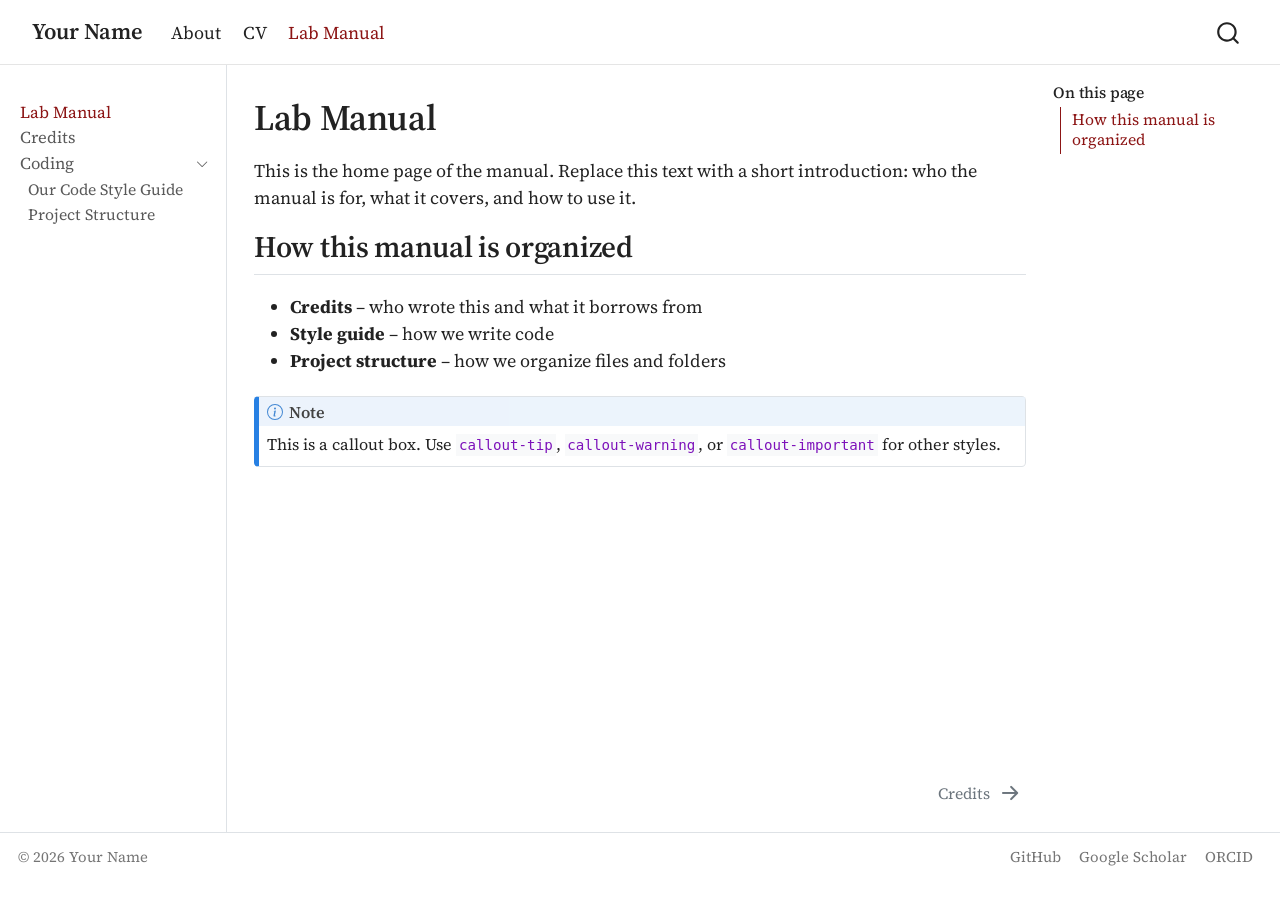
==== docs/manual/index.html @ ae10ecdb "first commit" ====
<!DOCTYPE html>
<html xmlns="http://www.w3.org/1999/xhtml" lang="en" xml:lang="en"><head>

<meta charset="utf-8">
<meta name="generator" content="quarto-1.5.57">

<meta name="viewport" content="width=device-width, initial-scale=1.0, user-scalable=yes">


<title>Lab Manual – Your Name</title>
<style>
code{white-space: pre-wrap;}
span.smallcaps{font-variant: small-caps;}
div.columns{display: flex; gap: min(4vw, 1.5em);}
div.column{flex: auto; overflow-x: auto;}
div.hanging-indent{margin-left: 1.5em; text-indent: -1.5em;}
ul.task-list{list-style: none;}
ul.task-list li input[type="checkbox"] {
  width: 0.8em;
  margin: 0 0.8em 0.2em -1em; /* quarto-specific, see https://github.com/quarto-dev/quarto-cli/issues/4556 */ 
  vertical-align: middle;
}
</style>


<script src="../site_libs/quarto-nav/quarto-nav.js"></script>
<script src="../site_libs/quarto-nav/headroom.min.js"></script>
<script src="../site_libs/clipboard/clipboard.min.js"></script>
<script src="../site_libs/quarto-search/autocomplete.umd.js"></script>
<script src="../site_libs/quarto-search/fuse.min.js"></script>
<script src="../site_libs/quarto-search/quarto-search.js"></script>
<meta name="quarto:offset" content="../">
<link href="../manual/credits.html" rel="next">
<script src="../site_libs/quarto-html/quarto.js"></script>
<script src="../site_libs/quarto-html/popper.min.js"></script>
<script src="../site_libs/quarto-html/tippy.umd.min.js"></script>
<script src="../site_libs/quarto-html/anchor.min.js"></script>
<link href="../site_libs/quarto-html/tippy.css" rel="stylesheet">
<link href="../site_libs/quarto-html/quarto-syntax-highlighting.css" rel="stylesheet" id="quarto-text-highlighting-styles">
<script src="../site_libs/bootstrap/bootstrap.min.js"></script>
<link href="../site_libs/bootstrap/bootstrap-icons.css" rel="stylesheet">
<link href="../site_libs/bootstrap/bootstrap.min.css" rel="stylesheet" id="quarto-bootstrap" data-mode="light">
<script id="quarto-search-options" type="application/json">{
  "location": "navbar",
  "copy-button": false,
  "collapse-after": 3,
  "panel-placement": "end",
  "type": "overlay",
  "limit": 50,
  "keyboard-shortcut": [
    "f",
    "/",
    "s"
  ],
  "show-item-context": false,
  "language": {
    "search-no-results-text": "No results",
    "search-matching-documents-text": "matching documents",
    "search-copy-link-title": "Copy link to search",
    "search-hide-matches-text": "Hide additional matches",
    "search-more-match-text": "more match in this document",
    "search-more-matches-text": "more matches in this document",
    "search-clear-button-title": "Clear",
    "search-text-placeholder": "",
    "search-detached-cancel-button-title": "Cancel",
    "search-submit-button-title": "Submit",
    "search-label": "Search"
  }
}</script>


</head>

<body class="nav-sidebar docked nav-fixed">

<div id="quarto-search-results"></div>
  <header id="quarto-header" class="headroom fixed-top">
    <nav class="navbar navbar-expand-lg " data-bs-theme="dark">
      <div class="navbar-container container-fluid">
      <div class="navbar-brand-container mx-auto">
    <a class="navbar-brand" href="../index.html">
    <span class="navbar-title">Your Name</span>
    </a>
  </div>
            <div id="quarto-search" class="" title="Search"></div>
          <button class="navbar-toggler" type="button" data-bs-toggle="collapse" data-bs-target="#navbarCollapse" aria-controls="navbarCollapse" role="menu" aria-expanded="false" aria-label="Toggle navigation" onclick="if (window.quartoToggleHeadroom) { window.quartoToggleHeadroom(); }">
  <span class="navbar-toggler-icon"></span>
</button>
          <div class="collapse navbar-collapse" id="navbarCollapse">
            <ul class="navbar-nav navbar-nav-scroll me-auto">
  <li class="nav-item">
    <a class="nav-link" href="../about.html"> 
<span class="menu-text">About</span></a>
  </li>  
  <li class="nav-item">
    <a class="nav-link" href="../cv.html"> 
<span class="menu-text">CV</span></a>
  </li>  
  <li class="nav-item">
    <a class="nav-link active" href="../manual/index.html" aria-current="page"> 
<span class="menu-text">Lab Manual</span></a>
  </li>  
</ul>
          </div> <!-- /navcollapse -->
            <div class="quarto-navbar-tools">
</div>
      </div> <!-- /container-fluid -->
    </nav>
  <nav class="quarto-secondary-nav">
    <div class="container-fluid d-flex">
      <button type="button" class="quarto-btn-toggle btn" data-bs-toggle="collapse" role="button" data-bs-target=".quarto-sidebar-collapse-item" aria-controls="quarto-sidebar" aria-expanded="false" aria-label="Toggle sidebar navigation" onclick="if (window.quartoToggleHeadroom) { window.quartoToggleHeadroom(); }">
        <i class="bi bi-layout-text-sidebar-reverse"></i>
      </button>
        <nav class="quarto-page-breadcrumbs" aria-label="breadcrumb"><ol class="breadcrumb"><li class="breadcrumb-item"><a href="../manual/index.html">Lab Manual</a></li></ol></nav>
        <a class="flex-grow-1" role="navigation" data-bs-toggle="collapse" data-bs-target=".quarto-sidebar-collapse-item" aria-controls="quarto-sidebar" aria-expanded="false" aria-label="Toggle sidebar navigation" onclick="if (window.quartoToggleHeadroom) { window.quartoToggleHeadroom(); }">      
        </a>
    </div>
  </nav>
</header>
<!-- content -->
<div id="quarto-content" class="quarto-container page-columns page-rows-contents page-layout-article page-navbar">
<!-- sidebar -->
  <nav id="quarto-sidebar" class="sidebar collapse collapse-horizontal quarto-sidebar-collapse-item sidebar-navigation docked overflow-auto">
    <div class="sidebar-menu-container"> 
    <ul class="list-unstyled mt-1">
        <li class="sidebar-item">
  <div class="sidebar-item-container"> 
  <a href="../manual/index.html" class="sidebar-item-text sidebar-link active">
 <span class="menu-text">Lab Manual</span></a>
  </div>
</li>
        <li class="sidebar-item">
  <div class="sidebar-item-container"> 
  <a href="../manual/credits.html" class="sidebar-item-text sidebar-link">
 <span class="menu-text">Credits</span></a>
  </div>
</li>
        <li class="sidebar-item sidebar-item-section">
      <div class="sidebar-item-container"> 
            <a class="sidebar-item-text sidebar-link text-start" data-bs-toggle="collapse" data-bs-target="#quarto-sidebar-section-1" role="navigation" aria-expanded="true">
 <span class="menu-text">Coding</span></a>
          <a class="sidebar-item-toggle text-start" data-bs-toggle="collapse" data-bs-target="#quarto-sidebar-section-1" role="navigation" aria-expanded="true" aria-label="Toggle section">
            <i class="bi bi-chevron-right ms-2"></i>
          </a> 
      </div>
      <ul id="quarto-sidebar-section-1" class="collapse list-unstyled sidebar-section depth1 show">  
          <li class="sidebar-item">
  <div class="sidebar-item-container"> 
  <a href="../manual/style-guide.html" class="sidebar-item-text sidebar-link">
 <span class="menu-text">Our Code Style Guide</span></a>
  </div>
</li>
          <li class="sidebar-item">
  <div class="sidebar-item-container"> 
  <a href="../manual/project-structure.html" class="sidebar-item-text sidebar-link">
 <span class="menu-text">Project Structure</span></a>
  </div>
</li>
      </ul>
  </li>
    </ul>
    </div>
</nav>
<div id="quarto-sidebar-glass" class="quarto-sidebar-collapse-item" data-bs-toggle="collapse" data-bs-target=".quarto-sidebar-collapse-item"></div>
<!-- margin-sidebar -->
    <div id="quarto-margin-sidebar" class="sidebar margin-sidebar">
        <nav id="TOC" role="doc-toc" class="toc-active">
    <h2 id="toc-title">On this page</h2>
   
  <ul>
  <li><a href="#how-this-manual-is-organized" id="toc-how-this-manual-is-organized" class="nav-link active" data-scroll-target="#how-this-manual-is-organized">How this manual is organized</a></li>
  </ul>
</nav>
    </div>
<!-- main -->
<main class="content" id="quarto-document-content">

<header id="title-block-header" class="quarto-title-block default">
<div class="quarto-title">
<h1 class="title">Lab Manual</h1>
</div>



<div class="quarto-title-meta">

    
  
    
  </div>
  


</header>


<p>This is the home page of the manual. Replace this text with a short introduction: who the manual is for, what it covers, and how to use it.</p>
<section id="how-this-manual-is-organized" class="level2">
<h2 class="anchored" data-anchor-id="how-this-manual-is-organized">How this manual is organized</h2>
<ul>
<li><strong>Credits</strong> – who wrote this and what it borrows from</li>
<li><strong>Style guide</strong> – how we write code</li>
<li><strong>Project structure</strong> – how we organize files and folders</li>
</ul>
<div class="callout callout-style-default callout-note callout-titled">
<div class="callout-header d-flex align-content-center">
<div class="callout-icon-container">
<i class="callout-icon"></i>
</div>
<div class="callout-title-container flex-fill">
Note
</div>
</div>
<div class="callout-body-container callout-body">
<p>This is a callout box. Use <code>callout-tip</code>, <code>callout-warning</code>, or <code>callout-important</code> for other styles.</p>
</div>
</div>


</section>

</main> <!-- /main -->
<script id="quarto-html-after-body" type="application/javascript">
window.document.addEventListener("DOMContentLoaded", function (event) {
  const toggleBodyColorMode = (bsSheetEl) => {
    const mode = bsSheetEl.getAttribute("data-mode");
    const bodyEl = window.document.querySelector("body");
    if (mode === "dark") {
      bodyEl.classList.add("quarto-dark");
      bodyEl.classList.remove("quarto-light");
    } else {
      bodyEl.classList.add("quarto-light");
      bodyEl.classList.remove("quarto-dark");
    }
  }
  const toggleBodyColorPrimary = () => {
    const bsSheetEl = window.document.querySelector("link#quarto-bootstrap");
    if (bsSheetEl) {
      toggleBodyColorMode(bsSheetEl);
    }
  }
  toggleBodyColorPrimary();  
  const icon = "";
  const anchorJS = new window.AnchorJS();
  anchorJS.options = {
    placement: 'right',
    icon: icon
  };
  anchorJS.add('.anchored');
  const isCodeAnnotation = (el) => {
    for (const clz of el.classList) {
      if (clz.startsWith('code-annotation-')) {                     
        return true;
      }
    }
    return false;
  }
  const onCopySuccess = function(e) {
    // button target
    const button = e.trigger;
    // don't keep focus
    button.blur();
    // flash "checked"
    button.classList.add('code-copy-button-checked');
    var currentTitle = button.getAttribute("title");
    button.setAttribute("title", "Copied!");
    let tooltip;
    if (window.bootstrap) {
      button.setAttribute("data-bs-toggle", "tooltip");
      button.setAttribute("data-bs-placement", "left");
      button.setAttribute("data-bs-title", "Copied!");
      tooltip = new bootstrap.Tooltip(button, 
        { trigger: "manual", 
          customClass: "code-copy-button-tooltip",
          offset: [0, -8]});
      tooltip.show();    
    }
    setTimeout(function() {
      if (tooltip) {
        tooltip.hide();
        button.removeAttribute("data-bs-title");
        button.removeAttribute("data-bs-toggle");
        button.removeAttribute("data-bs-placement");
      }
      button.setAttribute("title", currentTitle);
      button.classList.remove('code-copy-button-checked');
    }, 1000);
    // clear code selection
    e.clearSelection();
  }
  const getTextToCopy = function(trigger) {
      const codeEl = trigger.previousElementSibling.cloneNode(true);
      for (const childEl of codeEl.children) {
        if (isCodeAnnotation(childEl)) {
          childEl.remove();
        }
      }
      return codeEl.innerText;
  }
  const clipboard = new window.ClipboardJS('.code-copy-button:not([data-in-quarto-modal])', {
    text: getTextToCopy
  });
  clipboard.on('success', onCopySuccess);
  if (window.document.getElementById('quarto-embedded-source-code-modal')) {
    // For code content inside modals, clipBoardJS needs to be initialized with a container option
    // TODO: Check when it could be a function (https://github.com/zenorocha/clipboard.js/issues/860)
    const clipboardModal = new window.ClipboardJS('.code-copy-button[data-in-quarto-modal]', {
      text: getTextToCopy,
      container: window.document.getElementById('quarto-embedded-source-code-modal')
    });
    clipboardModal.on('success', onCopySuccess);
  }
    var localhostRegex = new RegExp(/^(?:http|https):\/\/localhost\:?[0-9]*\//);
    var mailtoRegex = new RegExp(/^mailto:/);
      var filterRegex = new RegExp('/' + window.location.host + '/');
    var isInternal = (href) => {
        return filterRegex.test(href) || localhostRegex.test(href) || mailtoRegex.test(href);
    }
    // Inspect non-navigation links and adorn them if external
 	var links = window.document.querySelectorAll('a[href]:not(.nav-link):not(.navbar-brand):not(.toc-action):not(.sidebar-link):not(.sidebar-item-toggle):not(.pagination-link):not(.no-external):not([aria-hidden]):not(.dropdown-item):not(.quarto-navigation-tool):not(.about-link)');
    for (var i=0; i<links.length; i++) {
      const link = links[i];
      if (!isInternal(link.href)) {
        // undo the damage that might have been done by quarto-nav.js in the case of
        // links that we want to consider external
        if (link.dataset.originalHref !== undefined) {
          link.href = link.dataset.originalHref;
        }
          // target, if specified
          link.setAttribute("target", "_blank");
          if (link.getAttribute("rel") === null) {
            link.setAttribute("rel", "noopener");
          }
      }
    }
  function tippyHover(el, contentFn, onTriggerFn, onUntriggerFn) {
    const config = {
      allowHTML: true,
      maxWidth: 500,
      delay: 100,
      arrow: false,
      appendTo: function(el) {
          return el.parentElement;
      },
      interactive: true,
      interactiveBorder: 10,
      theme: 'quarto',
      placement: 'bottom-start',
    };
    if (contentFn) {
      config.content = contentFn;
    }
    if (onTriggerFn) {
      config.onTrigger = onTriggerFn;
    }
    if (onUntriggerFn) {
      config.onUntrigger = onUntriggerFn;
    }
    window.tippy(el, config); 
  }
  const noterefs = window.document.querySelectorAll('a[role="doc-noteref"]');
  for (var i=0; i<noterefs.length; i++) {
    const ref = noterefs[i];
    tippyHover(ref, function() {
      // use id or data attribute instead here
      let href = ref.getAttribute('data-footnote-href') || ref.getAttribute('href');
      try { href = new URL(href).hash; } catch {}
      const id = href.replace(/^#\/?/, "");
      const note = window.document.getElementById(id);
      if (note) {
        return note.innerHTML;
      } else {
        return "";
      }
    });
  }
  const xrefs = window.document.querySelectorAll('a.quarto-xref');
  const processXRef = (id, note) => {
    // Strip column container classes
    const stripColumnClz = (el) => {
      el.classList.remove("page-full", "page-columns");
      if (el.children) {
        for (const child of el.children) {
          stripColumnClz(child);
        }
      }
    }
    stripColumnClz(note)
    if (id === null || id.startsWith('sec-')) {
      // Special case sections, only their first couple elements
      const container = document.createElement("div");
      if (note.children && note.children.length > 2) {
        container.appendChild(note.children[0].cloneNode(true));
        for (let i = 1; i < note.children.length; i++) {
          const child = note.children[i];
          if (child.tagName === "P" && child.innerText === "") {
            continue;
          } else {
            container.appendChild(child.cloneNode(true));
            break;
          }
        }
        if (window.Quarto?.typesetMath) {
          window.Quarto.typesetMath(container);
        }
        return container.innerHTML
      } else {
        if (window.Quarto?.typesetMath) {
          window.Quarto.typesetMath(note);
        }
        return note.innerHTML;
      }
    } else {
      // Remove any anchor links if they are present
      const anchorLink = note.querySelector('a.anchorjs-link');
      if (anchorLink) {
        anchorLink.remove();
      }
      if (window.Quarto?.typesetMath) {
        window.Quarto.typesetMath(note);
      }
      // TODO in 1.5, we should make sure this works without a callout special case
      if (note.classList.contains("callout")) {
        return note.outerHTML;
      } else {
        return note.innerHTML;
      }
    }
  }
  for (var i=0; i<xrefs.length; i++) {
    const xref = xrefs[i];
    tippyHover(xref, undefined, function(instance) {
      instance.disable();
      let url = xref.getAttribute('href');
      let hash = undefined; 
      if (url.startsWith('#')) {
        hash = url;
      } else {
        try { hash = new URL(url).hash; } catch {}
      }
      if (hash) {
        const id = hash.replace(/^#\/?/, "");
        const note = window.document.getElementById(id);
        if (note !== null) {
          try {
            const html = processXRef(id, note.cloneNode(true));
            instance.setContent(html);
          } finally {
            instance.enable();
            instance.show();
          }
        } else {
          // See if we can fetch this
          fetch(url.split('#')[0])
          .then(res => res.text())
          .then(html => {
            const parser = new DOMParser();
            const htmlDoc = parser.parseFromString(html, "text/html");
            const note = htmlDoc.getElementById(id);
            if (note !== null) {
              const html = processXRef(id, note);
              instance.setContent(html);
            } 
          }).finally(() => {
            instance.enable();
            instance.show();
          });
        }
      } else {
        // See if we can fetch a full url (with no hash to target)
        // This is a special case and we should probably do some content thinning / targeting
        fetch(url)
        .then(res => res.text())
        .then(html => {
          const parser = new DOMParser();
          const htmlDoc = parser.parseFromString(html, "text/html");
          const note = htmlDoc.querySelector('main.content');
          if (note !== null) {
            // This should only happen for chapter cross references
            // (since there is no id in the URL)
            // remove the first header
            if (note.children.length > 0 && note.children[0].tagName === "HEADER") {
              note.children[0].remove();
            }
            const html = processXRef(null, note);
            instance.setContent(html);
          } 
        }).finally(() => {
          instance.enable();
          instance.show();
        });
      }
    }, function(instance) {
    });
  }
      let selectedAnnoteEl;
      const selectorForAnnotation = ( cell, annotation) => {
        let cellAttr = 'data-code-cell="' + cell + '"';
        let lineAttr = 'data-code-annotation="' +  annotation + '"';
        const selector = 'span[' + cellAttr + '][' + lineAttr + ']';
        return selector;
      }
      const selectCodeLines = (annoteEl) => {
        const doc = window.document;
        const targetCell = annoteEl.getAttribute("data-target-cell");
        const targetAnnotation = annoteEl.getAttribute("data-target-annotation");
        const annoteSpan = window.document.querySelector(selectorForAnnotation(targetCell, targetAnnotation));
        const lines = annoteSpan.getAttribute("data-code-lines").split(",");
        const lineIds = lines.map((line) => {
          return targetCell + "-" + line;
        })
        let top = null;
        let height = null;
        let parent = null;
        if (lineIds.length > 0) {
            //compute the position of the single el (top and bottom and make a div)
            const el = window.document.getElementById(lineIds[0]);
            top = el.offsetTop;
            height = el.offsetHeight;
            parent = el.parentElement.parentElement;
          if (lineIds.length > 1) {
            const lastEl = window.document.getElementById(lineIds[lineIds.length - 1]);
            const bottom = lastEl.offsetTop + lastEl.offsetHeight;
            height = bottom - top;
          }
          if (top !== null && height !== null && parent !== null) {
            // cook up a div (if necessary) and position it 
            let div = window.document.getElementById("code-annotation-line-highlight");
            if (div === null) {
              div = window.document.createElement("div");
              div.setAttribute("id", "code-annotation-line-highlight");
              div.style.position = 'absolute';
              parent.appendChild(div);
            }
            div.style.top = top - 2 + "px";
            div.style.height = height + 4 + "px";
            div.style.left = 0;
            let gutterDiv = window.document.getElementById("code-annotation-line-highlight-gutter");
            if (gutterDiv === null) {
              gutterDiv = window.document.createElement("div");
              gutterDiv.setAttribute("id", "code-annotation-line-highlight-gutter");
              gutterDiv.style.position = 'absolute';
              const codeCell = window.document.getElementById(targetCell);
              const gutter = codeCell.querySelector('.code-annotation-gutter');
              gutter.appendChild(gutterDiv);
            }
            gutterDiv.style.top = top - 2 + "px";
            gutterDiv.style.height = height + 4 + "px";
          }
          selectedAnnoteEl = annoteEl;
        }
      };
      const unselectCodeLines = () => {
        const elementsIds = ["code-annotation-line-highlight", "code-annotation-line-highlight-gutter"];
        elementsIds.forEach((elId) => {
          const div = window.document.getElementById(elId);
          if (div) {
            div.remove();
          }
        });
        selectedAnnoteEl = undefined;
      };
        // Handle positioning of the toggle
    window.addEventListener(
      "resize",
      throttle(() => {
        elRect = undefined;
        if (selectedAnnoteEl) {
          selectCodeLines(selectedAnnoteEl);
        }
      }, 10)
    );
    function throttle(fn, ms) {
    let throttle = false;
    let timer;
      return (...args) => {
        if(!throttle) { // first call gets through
            fn.apply(this, args);
            throttle = true;
        } else { // all the others get throttled
            if(timer) clearTimeout(timer); // cancel #2
            timer = setTimeout(() => {
              fn.apply(this, args);
              timer = throttle = false;
            }, ms);
        }
      };
    }
      // Attach click handler to the DT
      const annoteDls = window.document.querySelectorAll('dt[data-target-cell]');
      for (const annoteDlNode of annoteDls) {
        annoteDlNode.addEventListener('click', (event) => {
          const clickedEl = event.target;
          if (clickedEl !== selectedAnnoteEl) {
            unselectCodeLines();
            const activeEl = window.document.querySelector('dt[data-target-cell].code-annotation-active');
            if (activeEl) {
              activeEl.classList.remove('code-annotation-active');
            }
            selectCodeLines(clickedEl);
            clickedEl.classList.add('code-annotation-active');
          } else {
            // Unselect the line
            unselectCodeLines();
            clickedEl.classList.remove('code-annotation-active');
          }
        });
      }
  const findCites = (el) => {
    const parentEl = el.parentElement;
    if (parentEl) {
      const cites = parentEl.dataset.cites;
      if (cites) {
        return {
          el,
          cites: cites.split(' ')
        };
      } else {
        return findCites(el.parentElement)
      }
    } else {
      return undefined;
    }
  };
  var bibliorefs = window.document.querySelectorAll('a[role="doc-biblioref"]');
  for (var i=0; i<bibliorefs.length; i++) {
    const ref = bibliorefs[i];
    const citeInfo = findCites(ref);
    if (citeInfo) {
      tippyHover(citeInfo.el, function() {
        var popup = window.document.createElement('div');
        citeInfo.cites.forEach(function(cite) {
          var citeDiv = window.document.createElement('div');
          citeDiv.classList.add('hanging-indent');
          citeDiv.classList.add('csl-entry');
          var biblioDiv = window.document.getElementById('ref-' + cite);
          if (biblioDiv) {
            citeDiv.innerHTML = biblioDiv.innerHTML;
          }
          popup.appendChild(citeDiv);
        });
        return popup.innerHTML;
      });
    }
  }
});
</script>
<nav class="page-navigation">
  <div class="nav-page nav-page-previous">
  </div>
  <div class="nav-page nav-page-next">
      <a href="../manual/credits.html" class="pagination-link" aria-label="Credits">
        <span class="nav-page-text">Credits</span> <i class="bi bi-arrow-right-short"></i>
      </a>
  </div>
</nav>
</div> <!-- /content -->
<footer class="footer">
  <div class="nav-footer">
    <div class="nav-footer-left">
<p>© 2026 Your Name</p>
</div>   
    <div class="nav-footer-center">
      &nbsp;
    </div>
    <div class="nav-footer-right">
      <ul class="footer-items list-unstyled">
    <li class="nav-item">
    <a class="nav-link" href="https://github.com/hallieeilerts">
<p>GitHub</p>
</a>
  </li>  
    <li class="nav-item">
    <a class="nav-link" href="https://scholar.google.com">
<p>Google Scholar</p>
</a>
  </li>  
    <li class="nav-item">
    <a class="nav-link" href="https://orcid.org">
<p>ORCID</p>
</a>
  </li>  
</ul>
    </div>
  </div>
</footer>




</body></html>
---- docs/site_libs/quarto-html/tippy.css ----
.tippy-box[data-animation=fade][data-state=hidden]{opacity:0}[data-tippy-root]{max-width:calc(100vw - 10px)}.tippy-box{position:relative;background-color:#333;color:#fff;border-radius:4px;font-size:14px;line-height:1.4;white-space:normal;outline:0;transition-property:transform,visibility,opacity}.tippy-box[data-placement^=top]>.tippy-arrow{bottom:0}.tippy-box[data-placement^=top]>.tippy-arrow:before{bottom:-7px;left:0;border-width:8px 8px 0;border-top-color:initial;transform-origin:center top}.tippy-box[data-placement^=bottom]>.tippy-arrow{top:0}.tippy-box[data-placement^=bottom]>.tippy-arrow:before{top:-7px;left:0;border-width:0 8px 8px;border-bottom-color:initial;transform-origin:center bottom}.tippy-box[data-placement^=left]>.tippy-arrow{right:0}.tippy-box[data-placement^=left]>.tippy-arrow:before{border-width:8px 0 8px 8px;border-left-color:initial;right:-7px;transform-origin:center left}.tippy-box[data-placement^=right]>.tippy-arrow{left:0}.tippy-box[data-placement^=right]>.tippy-arrow:before{left:-7px;border-width:8px 8px 8px 0;border-right-color:initial;transform-origin:center right}.tippy-box[data-inertia][data-state=visible]{transition-timing-function:cubic-bezier(.54,1.5,.38,1.11)}.tippy-arrow{width:16px;height:16px;color:#333}.tippy-arrow:before{content:"";position:absolute;border-color:transparent;border-style:solid}.tippy-content{position:relative;padding:5px 9px;z-index:1}
---- docs/site_libs/quarto-html/quarto-syntax-highlighting.css ----
/* quarto syntax highlight colors */
:root {
  --quarto-hl-al-color: #ff5555;
  --quarto-hl-an-color: #6a737d;
  --quarto-hl-at-color: #d73a49;
  --quarto-hl-bn-color: #005cc5;
  --quarto-hl-bu-color: #d73a49;
  --quarto-hl-ch-color: #032f62;
  --quarto-hl-co-color: #6a737d;
  --quarto-hl-cv-color: #6a737d;
  --quarto-hl-cn-color: #005cc5;
  --quarto-hl-cf-color: #d73a49;
  --quarto-hl-dt-color: #d73a49;
  --quarto-hl-dv-color: #005cc5;
  --quarto-hl-do-color: #6a737d;
  --quarto-hl-er-color: #ff5555;
  --quarto-hl-ex-color: #d73a49;
  --quarto-hl-fl-color: #005cc5;
  --quarto-hl-fu-color: #6f42c1;
  --quarto-hl-im-color: #032f62;
  --quarto-hl-in-color: #6a737d;
  --quarto-hl-kw-color: #d73a49;
  --quarto-hl-op-color: #24292e;
  --quarto-hl-pp-color: #d73a49;
  --quarto-hl-re-color: #6a737d;
  --quarto-hl-sc-color: #005cc5;
  --quarto-hl-ss-color: #032f62;
  --quarto-hl-st-color: #032f62;
  --quarto-hl-va-color: #e36209;
  --quarto-hl-vs-color: #032f62;
  --quarto-hl-wa-color: #ff5555;
}

/* other quarto variables */
:root {
  --quarto-font-monospace: SFMono-Regular, Menlo, Monaco, Consolas, "Liberation Mono", "Courier New", monospace;
}

code span.al {
  font-weight: bold;
  color: #ff5555;
}

code span.an {
  color: #6a737d;
}

code span.at {
  color: #d73a49;
}

code span.bn {
  color: #005cc5;
}

code span.bu {
  color: #d73a49;
}

code span.ch {
  color: #032f62;
}

code span.co {
  color: #6a737d;
}

code span.cv {
  color: #6a737d;
}

code span.cn {
  color: #005cc5;
}

code span.cf {
  color: #d73a49;
}

code span.dt {
  color: #d73a49;
}

code span.dv {
  color: #005cc5;
}

code span.do {
  color: #6a737d;
}

code span.er {
  color: #ff5555;
  text-decoration: underline;
}

code span.ex {
  font-weight: bold;
  color: #d73a49;
}

code span.fl {
  color: #005cc5;
}

code span.fu {
  color: #6f42c1;
}

code span.im {
  color: #032f62;
}

code span.in {
  color: #6a737d;
}

code span.kw {
  color: #d73a49;
}

pre > code.sourceCode > span {
  color: #24292e;
}

code span {
  color: #24292e;
}

code.sourceCode > span {
  color: #24292e;
}

div.sourceCode,
div.sourceCode pre.sourceCode {
  color: #24292e;
}

code span.op {
  color: #24292e;
}

code span.pp {
  color: #d73a49;
}

code span.re {
  color: #6a737d;
}

code span.sc {
  color: #005cc5;
}

code span.ss {
  color: #032f62;
}

code span.st {
  color: #032f62;
}

code span.va {
  color: #e36209;
}

code span.vs {
  color: #032f62;
}

code span.wa {
  color: #ff5555;
}

.prevent-inlining {
  content: "</";
}

/*# sourceMappingURL=debc5d5d77c3f9108843748ff7464032.css.map */
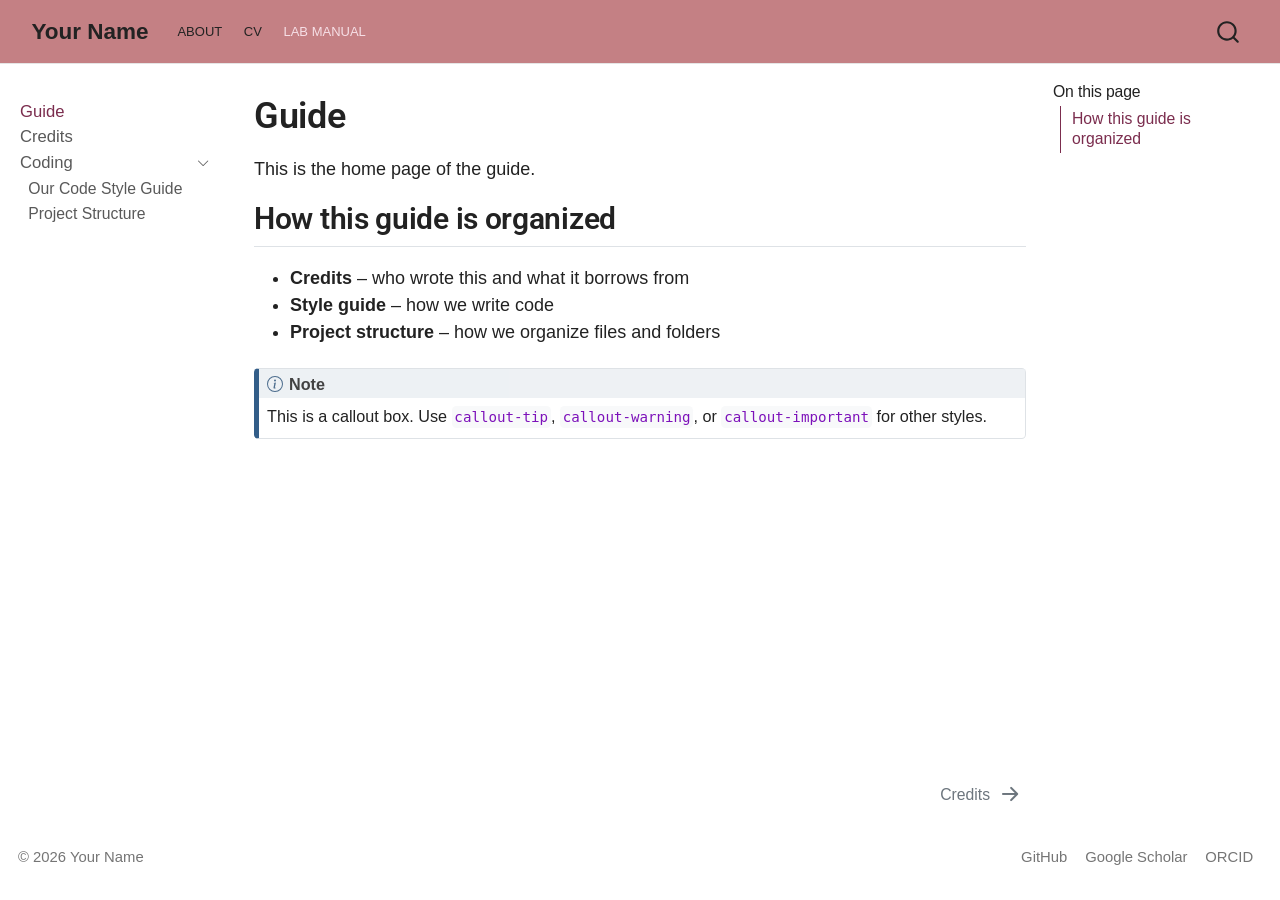
==== commit 4536053d: "second commit" ====
--- a/docs/manual/index.html
+++ b/docs/manual/index.html
@@ -7,7 +7,7 @@
 <meta name="viewport" content="width=device-width, initial-scale=1.0, user-scalable=yes">
 
 
-<title>Lab Manual – Your Name</title>
+<title>Guide – Your Name</title>
 <style>
 code{white-space: pre-wrap;}
 span.smallcaps{font-variant: small-caps;}
@@ -111,7 +111,7 @@
       <button type="button" class="quarto-btn-toggle btn" data-bs-toggle="collapse" role="button" data-bs-target=".quarto-sidebar-collapse-item" aria-controls="quarto-sidebar" aria-expanded="false" aria-label="Toggle sidebar navigation" onclick="if (window.quartoToggleHeadroom) { window.quartoToggleHeadroom(); }">
         <i class="bi bi-layout-text-sidebar-reverse"></i>
       </button>
-        <nav class="quarto-page-breadcrumbs" aria-label="breadcrumb"><ol class="breadcrumb"><li class="breadcrumb-item"><a href="../manual/index.html">Lab Manual</a></li></ol></nav>
+        <nav class="quarto-page-breadcrumbs" aria-label="breadcrumb"><ol class="breadcrumb"><li class="breadcrumb-item"><a href="../manual/index.html">Guide</a></li></ol></nav>
         <a class="flex-grow-1" role="navigation" data-bs-toggle="collapse" data-bs-target=".quarto-sidebar-collapse-item" aria-controls="quarto-sidebar" aria-expanded="false" aria-label="Toggle sidebar navigation" onclick="if (window.quartoToggleHeadroom) { window.quartoToggleHeadroom(); }">      
         </a>
     </div>
@@ -126,7 +126,7 @@
         <li class="sidebar-item">
   <div class="sidebar-item-container"> 
   <a href="../manual/index.html" class="sidebar-item-text sidebar-link active">
- <span class="menu-text">Lab Manual</span></a>
+ <span class="menu-text">Guide</span></a>
   </div>
 </li>
         <li class="sidebar-item">
@@ -168,7 +168,7 @@
     <h2 id="toc-title">On this page</h2>
    
   <ul>
-  <li><a href="#how-this-manual-is-organized" id="toc-how-this-manual-is-organized" class="nav-link active" data-scroll-target="#how-this-manual-is-organized">How this manual is organized</a></li>
+  <li><a href="#how-this-guide-is-organized" id="toc-how-this-guide-is-organized" class="nav-link active" data-scroll-target="#how-this-guide-is-organized">How this guide is organized</a></li>
   </ul>
 </nav>
     </div>
@@ -177,7 +177,7 @@
 
 <header id="title-block-header" class="quarto-title-block default">
 <div class="quarto-title">
-<h1 class="title">Lab Manual</h1>
+<h1 class="title">Guide</h1>
 </div>
 
 
@@ -194,9 +194,9 @@
 </header>
 
 
-<p>This is the home page of the manual. Replace this text with a short introduction: who the manual is for, what it covers, and how to use it.</p>
-<section id="how-this-manual-is-organized" class="level2">
-<h2 class="anchored" data-anchor-id="how-this-manual-is-organized">How this manual is organized</h2>
+<p>This is the home page of the guide.</p>
+<section id="how-this-guide-is-organized" class="level2">
+<h2 class="anchored" data-anchor-id="how-this-guide-is-organized">How this guide is organized</h2>
 <ul>
 <li><strong>Credits</strong> – who wrote this and what it borrows from</li>
 <li><strong>Style guide</strong> – how we write code</li>
